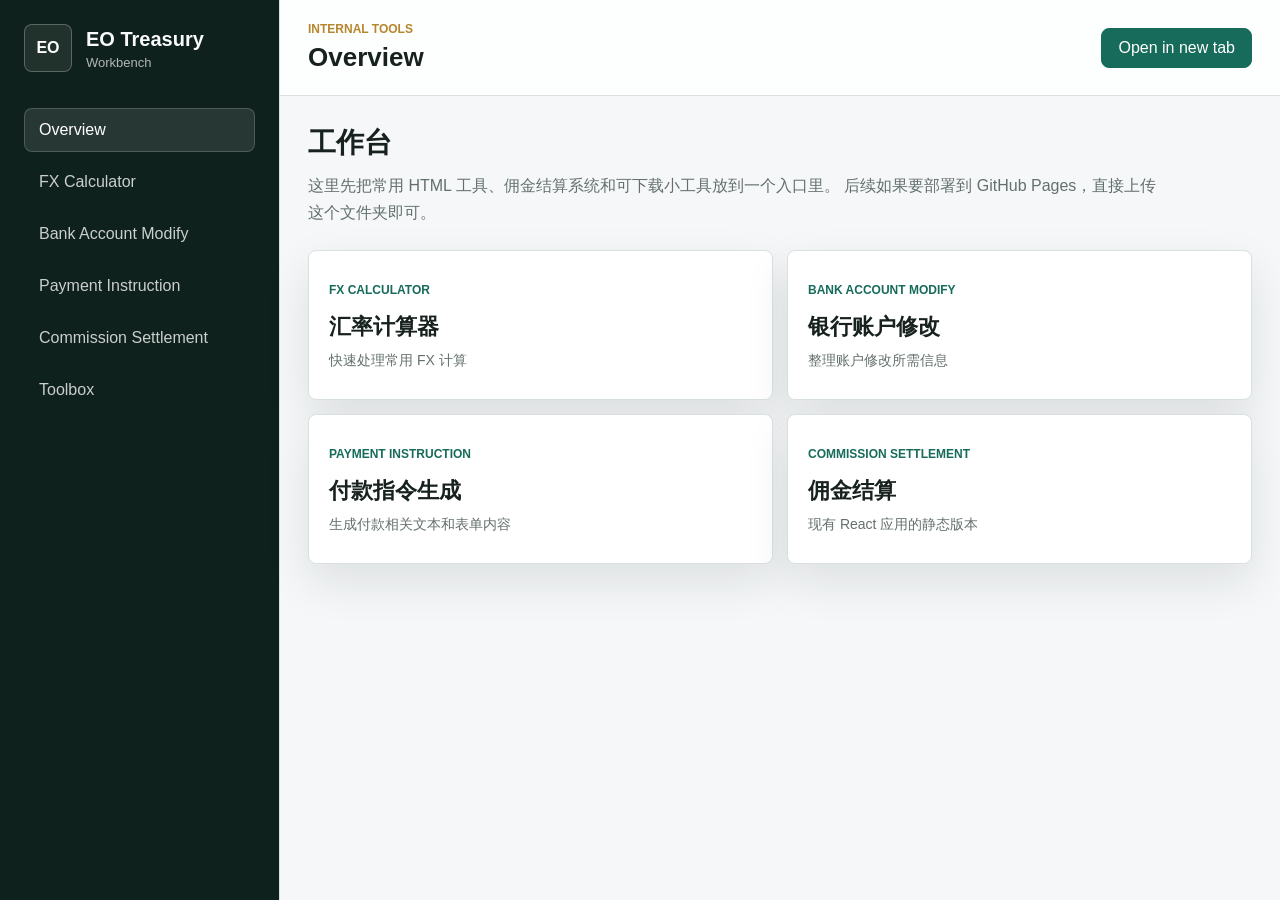
==== index.html @ 061eeebd "Update workbench navigation and FX layout" ====
<!doctype html>
<html lang="zh-CN">
  <head>
    <meta charset="utf-8" />
    <meta name="viewport" content="width=device-width, initial-scale=1" />
    <title>EO Treasury Workbench</title>
    <meta
      name="description"
      content="EO Treasury internal workbench for treasury tools and downloadable utilities."
    />
    <link rel="stylesheet" href="./styles.css" />
  </head>
  <body>
    <div class="shell">
      <aside class="sidebar" aria-label="Workbench navigation">
        <div class="brand">
          <span class="brand-mark" aria-hidden="true">EO</span>
          <div>
            <h1>EO Treasury</h1>
            <p>Workbench</p>
          </div>
        </div>

        <nav class="nav" aria-label="Tools">
          <button class="nav-item active" type="button" data-view="home">
            <span>Overview</span>
          </button>
          <button class="nav-item" type="button" data-src="./tools/fx-calculator.html">
            <span>FX Calculator</span>
          </button>
          <button class="nav-item" type="button" data-src="./tools/bank-account-modify.html">
            <span>Bank Account Modify</span>
          </button>
          <button class="nav-item" type="button" data-src="./tools/payment-instruction-generator.html">
            <span>Payment Instruction</span>
          </button>
          <button class="nav-item" type="button" data-src="./apps/commission/index.html">
            <span>Commission Settlement</span>
          </button>
          <button class="nav-item" type="button" data-view="toolbox">
            <span>Toolbox</span>
          </button>
        </nav>
      </aside>

      <main class="main">
        <header class="topbar">
          <div>
            <p class="eyebrow">Internal Tools</p>
            <h2 id="view-title">Overview</h2>
          </div>
          <a class="open-link" id="open-link" href="#" target="_blank" rel="noreferrer" hidden>
            Open in new tab
          </a>
        </header>

        <section class="home-view" id="home-view">
          <div class="intro">
            <h3>工作台</h3>
            <p>
              这里先把常用 HTML 工具、佣金结算系统和可下载小工具放到一个入口里。
              后续如果要部署到 GitHub Pages，直接上传这个文件夹即可。
            </p>
          </div>

          <div class="tool-grid" aria-label="Available tools">
            <button class="tool-card" type="button" data-src="./tools/payment-instruction-generator.html">
              <span>Payment Instruction</span>
              <strong>付款指令生成</strong>
              <small>生成付款相关文本和表单内容</small>
            </button>
            <button class="tool-card" type="button" data-src="./tools/fx-calculator.html">
              <span>FX Calculator</span>
              <strong>汇率计算器</strong>
              <small>快速处理常用 FX 计算</small>
            </button>
            <button class="tool-card" type="button" data-src="./tools/bank-account-modify.html">
              <span>Bank Account Modify</span>
              <strong>银行账户修改</strong>
              <small>整理账户修改所需信息</small>
            </button>
            <button class="tool-card" type="button" data-src="./apps/commission/index.html">
              <span>Commission Settlement</span>
              <strong>佣金结算</strong>
              <small>现有 React 应用的静态版本</small>
            </button>
          </div>
        </section>

        <section class="toolbox-view" id="toolbox-view" hidden>
          <div class="intro">
            <h3>工具箱</h3>
            <p>这里放不需要在线运行、需要下载到本机使用的小工具。</p>
          </div>

          <div class="download-card">
            <div>
              <p class="eyebrow">Download</p>
              <h3>Daily Folder Creator</h3>
              <p>
                包含 `daily_create_folder.py`、`template.txt` 和相关模板文件。
                下载后解压，在本机目录里运行即可生成文件夹和空 Word 文档。
              </p>
            </div>
            <a class="download-button" href="./downloads/daily-folder-creator.zip" download>
              Download ZIP
            </a>
          </div>

        </section>

        <section class="frame-view" id="frame-view" hidden>
          <iframe id="tool-frame" title="Selected EO Treasury tool"></iframe>
        </section>
      </main>
    </div>

    <script src="./script.js"></script>
  </body>
</html>
---- styles.css ----
:root {
  color-scheme: light;
  --bg: #f5f7f8;
  --panel: #ffffff;
  --panel-soft: #eef3f1;
  --text: #17211d;
  --muted: #63706b;
  --line: #d9e1de;
  --accent: #176b5a;
  --accent-dark: #0d4d3f;
  --gold: #b7862c;
  --shadow: 0 18px 45px rgba(18, 31, 27, 0.1);
}

* {
  box-sizing: border-box;
}

body {
  margin: 0;
  min-height: 100vh;
  background: var(--bg);
  color: var(--text);
  font-family:
    Inter, "Segoe UI", "Microsoft YaHei", Arial, sans-serif;
}

button,
a {
  font: inherit;
}

.shell {
  display: grid;
  grid-template-columns: 280px minmax(0, 1fr);
  min-height: 100vh;
}

.sidebar {
  border-right: 1px solid var(--line);
  background: #0f211c;
  color: #f8fbfa;
  padding: 24px;
}

.brand {
  display: flex;
  align-items: center;
  gap: 14px;
  margin-bottom: 36px;
}

.brand-mark {
  display: grid;
  width: 48px;
  height: 48px;
  place-items: center;
  border: 1px solid rgba(255, 255, 255, 0.26);
  border-radius: 8px;
  background: rgba(255, 255, 255, 0.08);
  color: #ffffff;
  font-weight: 800;
}

.brand h1,
.brand p,
.topbar h2,
.intro h3,
.download-card h3 {
  margin: 0;
}

.brand h1 {
  font-size: 20px;
  line-height: 1.2;
}

.brand p {
  margin-top: 4px;
  color: rgba(255, 255, 255, 0.68);
  font-size: 13px;
}

.nav {
  display: grid;
  gap: 8px;
}

.nav-item {
  width: 100%;
  min-height: 44px;
  border: 1px solid transparent;
  border-radius: 8px;
  background: transparent;
  color: rgba(255, 255, 255, 0.78);
  cursor: pointer;
  padding: 0 14px;
  text-align: left;
}

.nav-item:hover,
.nav-item:focus-visible,
.nav-item.active {
  border-color: rgba(255, 255, 255, 0.18);
  background: rgba(255, 255, 255, 0.1);
  color: #ffffff;
  outline: none;
}

.main {
  display: grid;
  grid-template-rows: auto minmax(0, 1fr);
  min-width: 0;
}

.topbar {
  display: flex;
  align-items: center;
  justify-content: space-between;
  gap: 18px;
  border-bottom: 1px solid var(--line);
  background: rgba(255, 255, 255, 0.86);
  padding: 22px 28px;
}

.eyebrow {
  margin: 0 0 6px;
  color: var(--gold);
  font-size: 12px;
  font-weight: 800;
  letter-spacing: 0;
  text-transform: uppercase;
}

.topbar h2 {
  font-size: 26px;
}

.open-link,
.download-button {
  display: inline-flex;
  min-height: 40px;
  align-items: center;
  justify-content: center;
  border: 1px solid var(--accent);
  border-radius: 8px;
  background: var(--accent);
  color: #ffffff;
  padding: 0 16px;
  text-decoration: none;
  white-space: nowrap;
}

.home-view,
.toolbox-view {
  padding: 28px;
}

.intro {
  max-width: 850px;
  margin-bottom: 24px;
}

.intro h3 {
  font-size: 28px;
}

.intro p {
  margin: 10px 0 0;
  color: var(--muted);
  line-height: 1.7;
}

.tool-grid {
  display: grid;
  grid-template-columns: repeat(2, minmax(0, 1fr));
  gap: 14px;
  max-width: 980px;
}

.tool-card[data-src="./tools/fx-calculator.html"] {
  order: 1;
}

.tool-card[data-src="./tools/bank-account-modify.html"] {
  order: 2;
}

.tool-card[data-src="./tools/payment-instruction-generator.html"] {
  order: 3;
}

.tool-card[data-src="./apps/commission/index.html"] {
  order: 4;
}

.tool-card {
  min-height: 150px;
  border: 1px solid var(--line);
  border-radius: 8px;
  background: var(--panel);
  box-shadow: var(--shadow);
  color: var(--text);
  cursor: pointer;
  padding: 20px;
  text-align: left;
}

.tool-card:hover,
.tool-card:focus-visible {
  border-color: rgba(23, 107, 90, 0.45);
  outline: none;
  transform: translateY(-1px);
}

.tool-card span {
  color: var(--accent);
  font-size: 12px;
  font-weight: 800;
  text-transform: uppercase;
}

.tool-card strong {
  display: block;
  margin-top: 14px;
  font-size: 22px;
}

.tool-card small {
  display: block;
  margin-top: 8px;
  color: var(--muted);
  font-size: 14px;
  line-height: 1.5;
}

.download-card {
  display: flex;
  max-width: 880px;
  align-items: center;
  justify-content: space-between;
  gap: 24px;
  border: 1px solid var(--line);
  border-radius: 8px;
  background: var(--panel);
  box-shadow: var(--shadow);
  padding: 24px;
}

.download-card + .download-card {
  margin-top: 14px;
}

.download-card p:not(.eyebrow) {
  max-width: 640px;
  margin: 10px 0 0;
  color: var(--muted);
  line-height: 1.7;
}

.frame-view {
  min-height: 0;
  padding: 0;
}

iframe {
  display: block;
  width: 100%;
  height: calc(100vh - 89px);
  border: 0;
  background: #ffffff;
}

@media (max-width: 900px) {
  .shell {
    grid-template-columns: 1fr;
  }

  .sidebar {
    border-right: 0;
    padding: 18px;
  }

  .brand {
    margin-bottom: 18px;
  }

  .nav {
    grid-template-columns: repeat(2, minmax(0, 1fr));
  }

  .topbar,
  .download-card {
    align-items: flex-start;
    flex-direction: column;
  }

  .tool-grid {
    grid-template-columns: 1fr;
  }

  iframe {
    height: calc(100dvh - 230px);
    min-height: 620px;
  }
}

@media (max-width: 560px) {
  .nav {
    grid-template-columns: 1fr;
  }

  .home-view,
  .toolbox-view,
  .topbar {
    padding: 18px;
  }

  .open-link,
  .download-button {
    width: 100%;
  }

  iframe {
    height: calc(100dvh - 300px);
    min-height: 560px;
  }
}
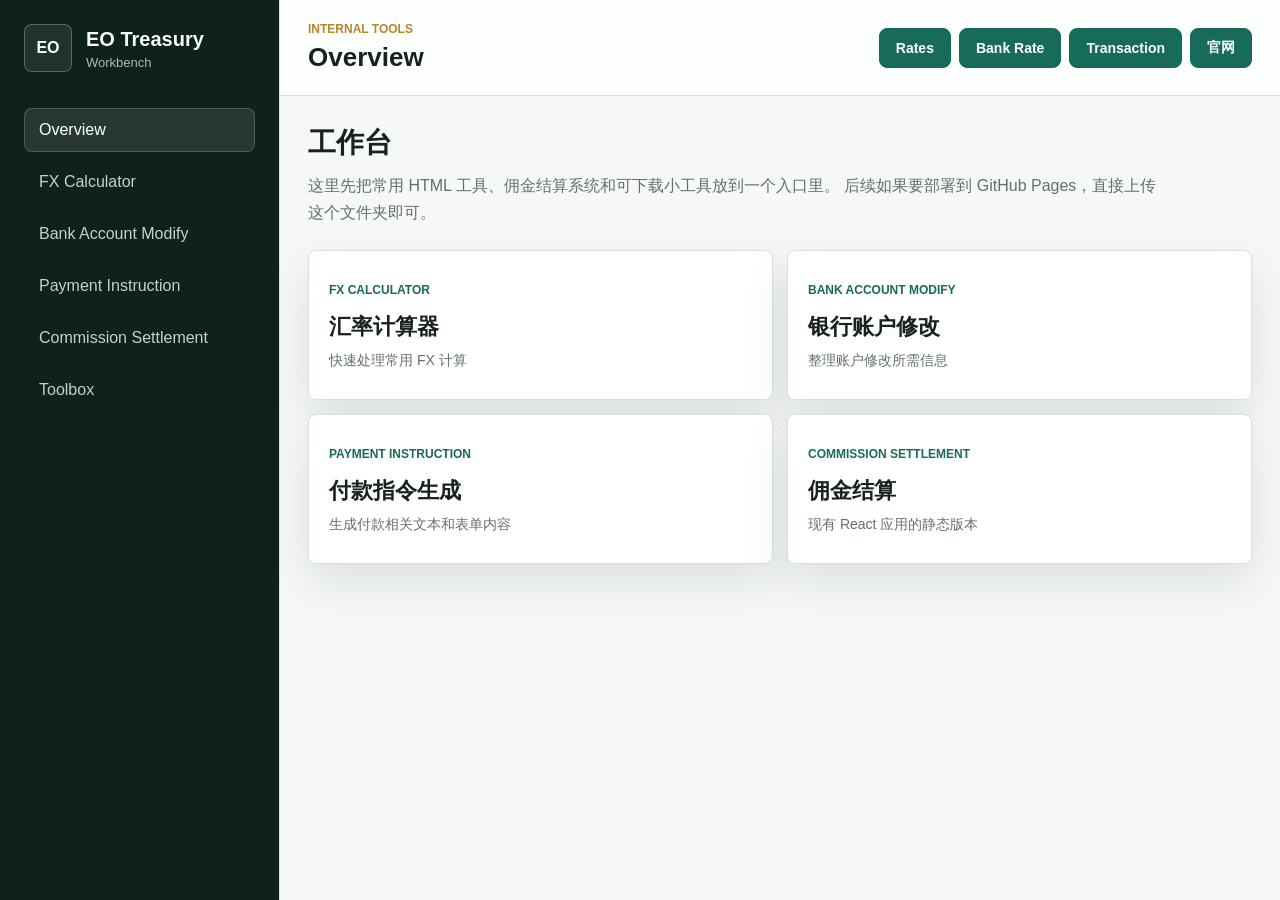
==== commit aad09641: "uodate" ====
--- a/index.html
+++ b/index.html
@@ -49,9 +49,22 @@
             <p class="eyebrow">Internal Tools</p>
             <h2 id="view-title">Overview</h2>
           </div>
-          <a class="open-link" id="open-link" href="#" target="_blank" rel="noreferrer" hidden>
-            Open in new tab
-          </a>
+          <div class="topbar-actions">
+            <div class="fx-quick-links" id="fx-quick-links" hidden>
+              <a href="https://www.moneychain.com.au/exchange-rates/" target="_blank" rel="noreferrer">
+                Rates
+              </a>
+              <a href="https://www.boc.cn/sourcedb/whpj/" target="_blank" rel="noreferrer">
+                Bank Rate
+              </a>
+              <a href="https://shinyuan-my.sharepoint.com/:x:/r/personal/database_shinyuan_com_au/_layouts/15/Doc.aspx?sourcedoc=%7B946037A2-05E4-4407-921E-9D23BCEDF0DE%7D&file=%5BAmanda%5D%20Transaction%20Summary%20-%20Strictly%20Confidential.xlsx&action=default&mobileredirect=true&DefaultItemOpen=1" target="_blank" rel="noreferrer">
+                Transaction
+              </a>
+              <a href="https://sys.shinyuan.com.au/history/transaction_check_list" target="_blank" rel="noreferrer">
+                官网
+              </a>
+            </div>
+          </div>
         </header>
 
         <section class="home-view" id="home-view">
--- a/styles.css
+++ b/styles.css
@@ -136,7 +136,46 @@
   font-size: 26px;
 }
 
-.open-link,
+.topbar-actions {
+  display: flex;
+  align-items: center;
+  justify-content: flex-end;
+  gap: 10px;
+  flex-wrap: wrap;
+}
+
+.fx-quick-links {
+  display: flex;
+  align-items: center;
+  gap: 8px;
+  flex-wrap: wrap;
+  justify-content: flex-end;
+}
+
+.fx-quick-links a {
+  display: inline-flex;
+  min-height: 40px;
+  align-items: center;
+  justify-content: center;
+  border: 1px solid var(--accent);
+  border-radius: 8px;
+  background: var(--accent);
+  color: #ffffff;
+  padding: 0 16px;
+  text-decoration: none;
+  white-space: nowrap;
+  font-size: 14px;
+  font-weight: 700;
+}
+
+.fx-quick-links a:hover,
+.fx-quick-links a:focus-visible {
+  border-color: var(--accent-dark);
+  background: var(--accent-dark);
+  color: #ffffff;
+  outline: none;
+}
+
 .download-button {
   display: inline-flex;
   min-height: 40px;
@@ -295,6 +334,11 @@
     flex-direction: column;
   }
 
+  .topbar-actions,
+  .fx-quick-links {
+    justify-content: flex-start;
+  }
+
   .tool-grid {
     grid-template-columns: 1fr;
   }
@@ -316,9 +360,17 @@
     padding: 18px;
   }
 
-  .open-link,
-  .download-button {
+  .download-button,
+  .topbar-actions {
     width: 100%;
+  }
+
+  .fx-quick-links {
+    width: 100%;
+  }
+
+  .fx-quick-links a {
+    flex: 1 1 auto;
   }
 
   iframe {
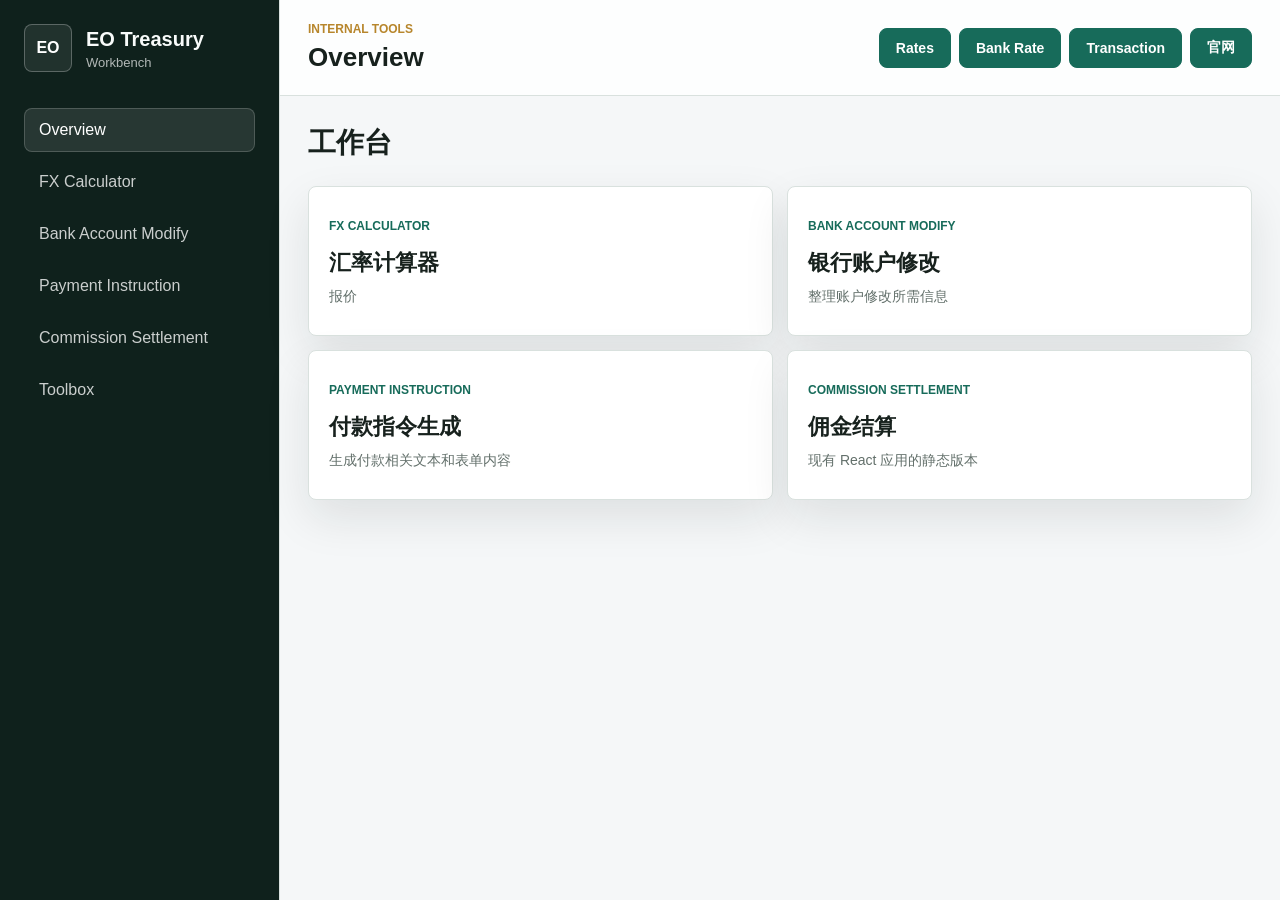
==== commit 3432a5ed: "update" ====
--- a/index.html
+++ b/index.html
@@ -70,10 +70,6 @@
         <section class="home-view" id="home-view">
           <div class="intro">
             <h3>工作台</h3>
-            <p>
-              这里先把常用 HTML 工具、佣金结算系统和可下载小工具放到一个入口里。
-              后续如果要部署到 GitHub Pages，直接上传这个文件夹即可。
-            </p>
           </div>
 
           <div class="tool-grid" aria-label="Available tools">
@@ -85,7 +81,7 @@
             <button class="tool-card" type="button" data-src="./tools/fx-calculator.html">
               <span>FX Calculator</span>
               <strong>汇率计算器</strong>
-              <small>快速处理常用 FX 计算</small>
+              <small>报价</small>
             </button>
             <button class="tool-card" type="button" data-src="./tools/bank-account-modify.html">
               <span>Bank Account Modify</span>
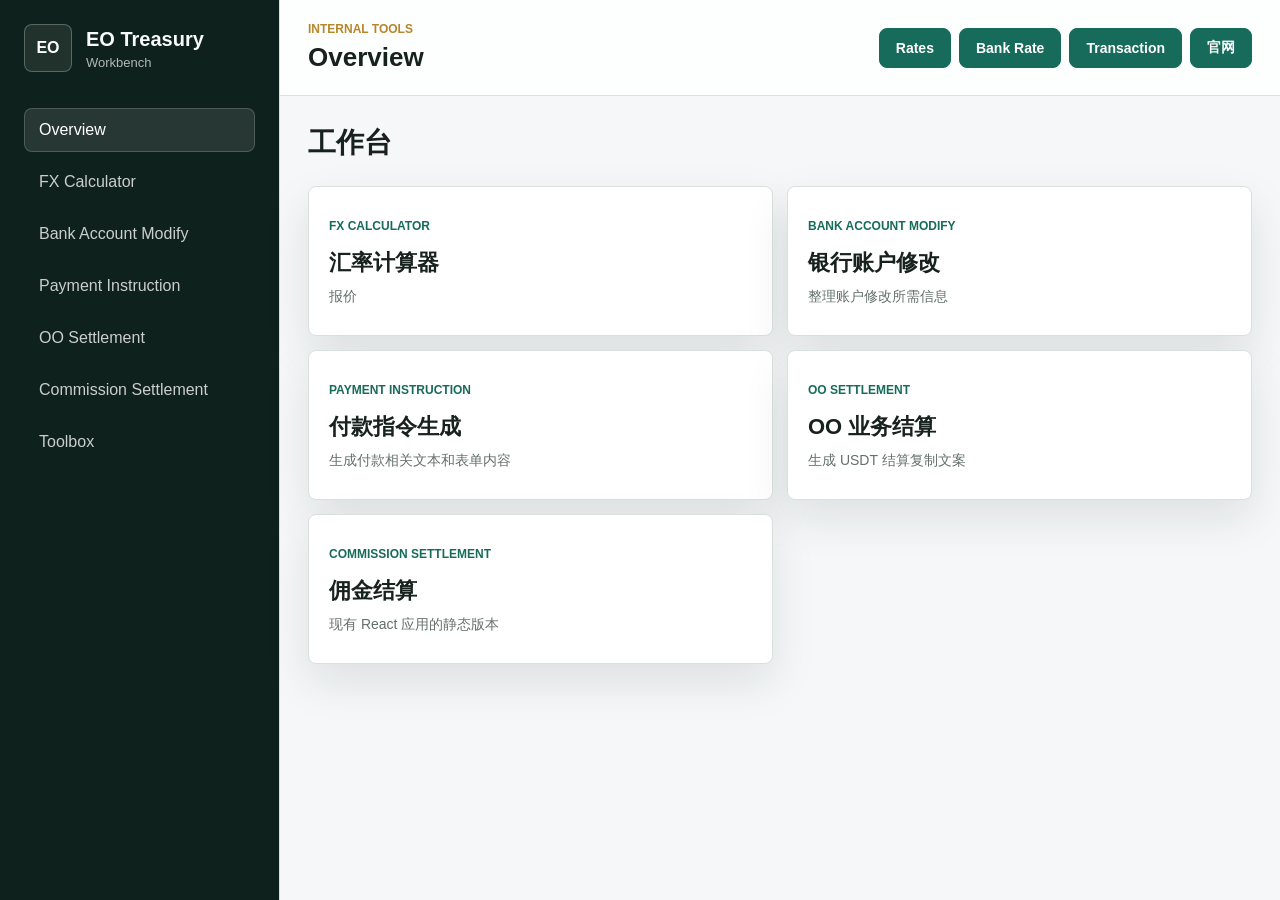
==== commit 2a48b810: "update oov1" ====
--- a/index.html
+++ b/index.html
@@ -33,6 +33,9 @@
           </button>
           <button class="nav-item" type="button" data-src="./tools/payment-instruction-generator.html">
             <span>Payment Instruction</span>
+          </button>
+          <button class="nav-item" type="button" data-src="./tools/oo-settlement/index.html">
+            <span>OO Settlement</span>
           </button>
           <button class="nav-item" type="button" data-src="./apps/commission/index.html">
             <span>Commission Settlement</span>
@@ -93,6 +96,11 @@
               <strong>佣金结算</strong>
               <small>现有 React 应用的静态版本</small>
             </button>
+            <button class="tool-card" type="button" data-src="./tools/oo-settlement/index.html">
+              <span>OO Settlement</span>
+              <strong>OO 业务结算</strong>
+              <small>生成 USDT 结算复制文案</small>
+            </button>
           </div>
         </section>
 
--- a/styles.css
+++ b/styles.css
@@ -229,8 +229,12 @@
   order: 3;
 }
 
+.tool-card[data-src="./tools/oo-settlement/index.html"] {
+  order: 4;
+}
+
 .tool-card[data-src="./apps/commission/index.html"] {
-  order: 4;
+  order: 5;
 }
 
 .tool-card {
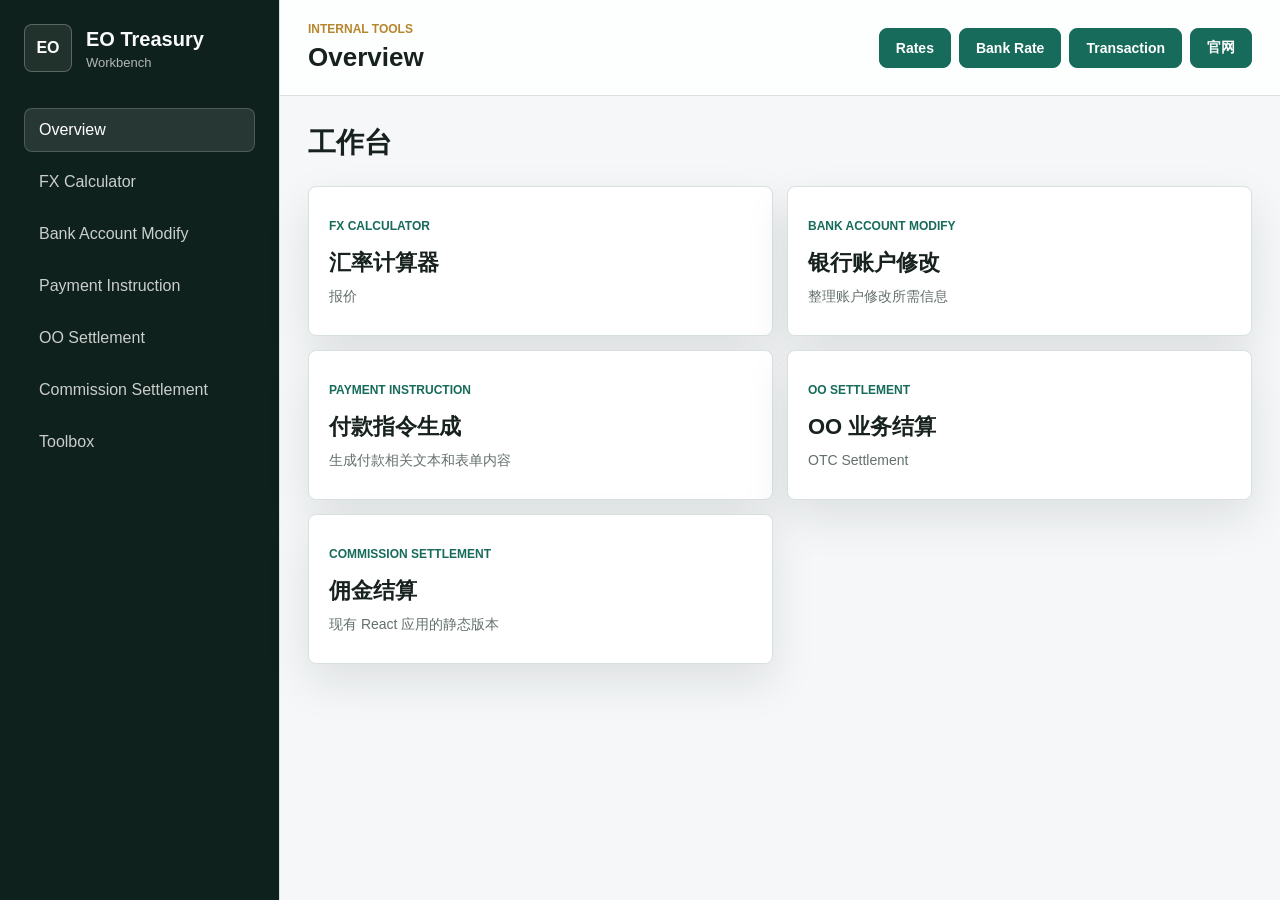
==== commit 78f68b73: "oo v3" ====
--- a/index.html
+++ b/index.html
@@ -99,7 +99,7 @@
             <button class="tool-card" type="button" data-src="./tools/oo-settlement/index.html">
               <span>OO Settlement</span>
               <strong>OO 业务结算</strong>
-              <small>生成 USDT 结算复制文案</small>
+              <small>OTC Settlement</small>
             </button>
           </div>
         </section>
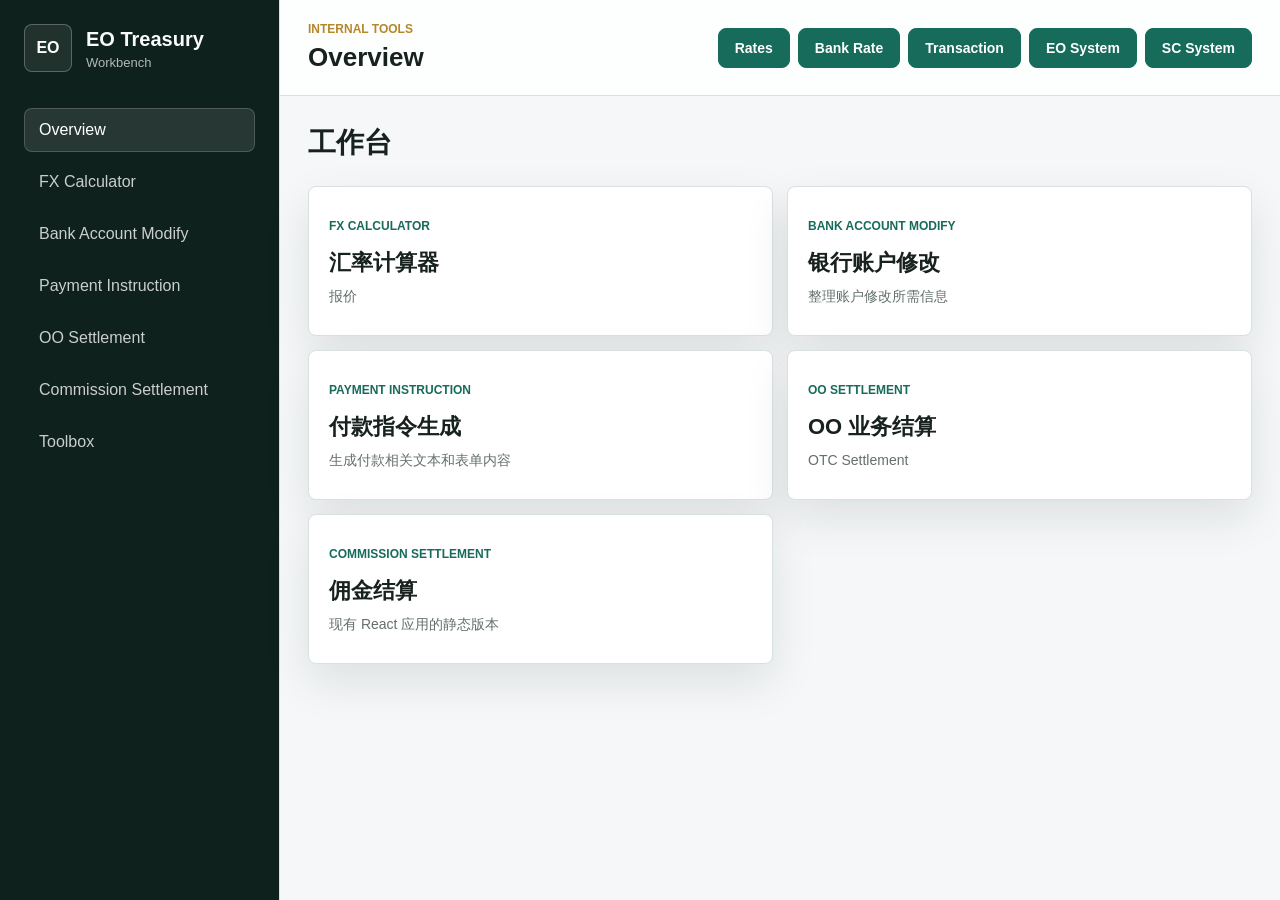
==== commit 8c540211: "oo update v3" ====
--- a/index.html
+++ b/index.html
@@ -64,7 +64,10 @@
                 Transaction
               </a>
               <a href="https://sys.shinyuan.com.au/history/transaction_check_list" target="_blank" rel="noreferrer">
-                官网
+                EO System
+              </a>
+              <a href="https://oo.sentrecloud.com/login" target="_blank" rel="noreferrer">
+                SC System
               </a>
             </div>
           </div>
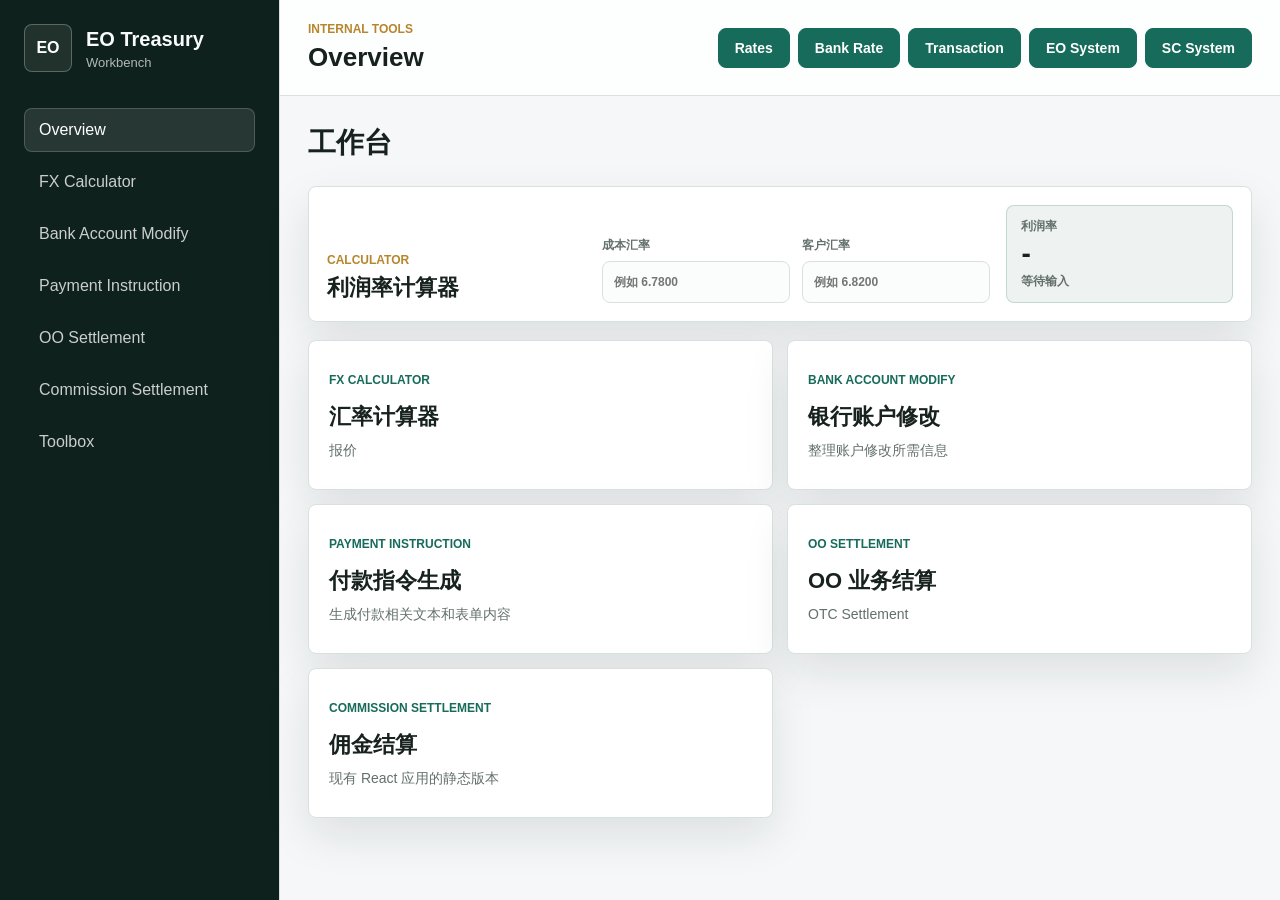
==== commit 3da1bc70: "updatev6" ====
--- a/index.html
+++ b/index.html
@@ -78,6 +78,28 @@
             <h3>工作台</h3>
           </div>
 
+          <section class="rate-calculator" aria-label="Profit rate calculator">
+            <div>
+              <p class="eyebrow">Calculator</p>
+              <h3>利润率计算器</h3>
+            </div>
+            <div class="rate-fields">
+              <label>
+                成本汇率
+                <input id="cost-rate" inputmode="decimal" placeholder="例如 6.7800" />
+              </label>
+              <label>
+                客户汇率
+                <input id="client-rate" inputmode="decimal" placeholder="例如 6.8200" />
+              </label>
+            </div>
+            <div class="rate-result">
+              <span>利润率</span>
+              <strong id="profit-rate">-</strong>
+              <small id="rate-spread">等待输入</small>
+            </div>
+          </section>
+
           <div class="tool-grid" aria-label="Available tools">
             <button class="tool-card" type="button" data-src="./tools/payment-instruction-generator.html">
               <span>Payment Instruction</span>
--- a/styles.css
+++ b/styles.css
@@ -210,6 +210,79 @@
   line-height: 1.7;
 }
 
+.rate-calculator {
+  display: grid;
+  grid-template-columns: minmax(180px, 0.8fr) minmax(320px, 1.2fr) minmax(180px, 0.7fr);
+  max-width: 980px;
+  align-items: end;
+  gap: 16px;
+  margin-bottom: 18px;
+  border: 1px solid var(--line);
+  border-radius: 8px;
+  background: var(--panel);
+  box-shadow: var(--shadow);
+  padding: 18px;
+}
+
+.rate-calculator h3 {
+  margin: 0;
+  font-size: 22px;
+}
+
+.rate-fields {
+  display: grid;
+  grid-template-columns: repeat(2, minmax(0, 1fr));
+  gap: 12px;
+}
+
+.rate-fields label {
+  display: grid;
+  gap: 7px;
+  color: var(--muted);
+  font-size: 12px;
+  font-weight: 800;
+}
+
+.rate-fields input {
+  width: 100%;
+  min-height: 42px;
+  border: 1px solid var(--line);
+  border-radius: 8px;
+  background: #fbfdfc;
+  color: var(--text);
+  padding: 9px 11px;
+  font: inherit;
+  font-weight: 700;
+}
+
+.rate-fields input:focus {
+  border-color: var(--accent);
+  outline: 3px solid rgba(23, 107, 90, 0.14);
+}
+
+.rate-result {
+  min-height: 76px;
+  display: grid;
+  align-content: center;
+  gap: 5px;
+  border: 1px solid rgba(23, 107, 90, 0.2);
+  border-radius: 8px;
+  background: var(--panel-soft);
+  padding: 12px 14px;
+}
+
+.rate-result span,
+.rate-result small {
+  color: var(--muted);
+  font-size: 12px;
+  font-weight: 800;
+}
+
+.rate-result strong {
+  font-size: 28px;
+  line-height: 1;
+}
+
 .tool-grid {
   display: grid;
   grid-template-columns: repeat(2, minmax(0, 1fr));
@@ -347,6 +420,10 @@
     grid-template-columns: 1fr;
   }
 
+  .rate-calculator {
+    grid-template-columns: 1fr;
+  }
+
   iframe {
     height: calc(100dvh - 230px);
     min-height: 620px;
@@ -377,6 +454,10 @@
     flex: 1 1 auto;
   }
 
+  .rate-fields {
+    grid-template-columns: 1fr;
+  }
+
   iframe {
     height: calc(100dvh - 300px);
     min-height: 560px;
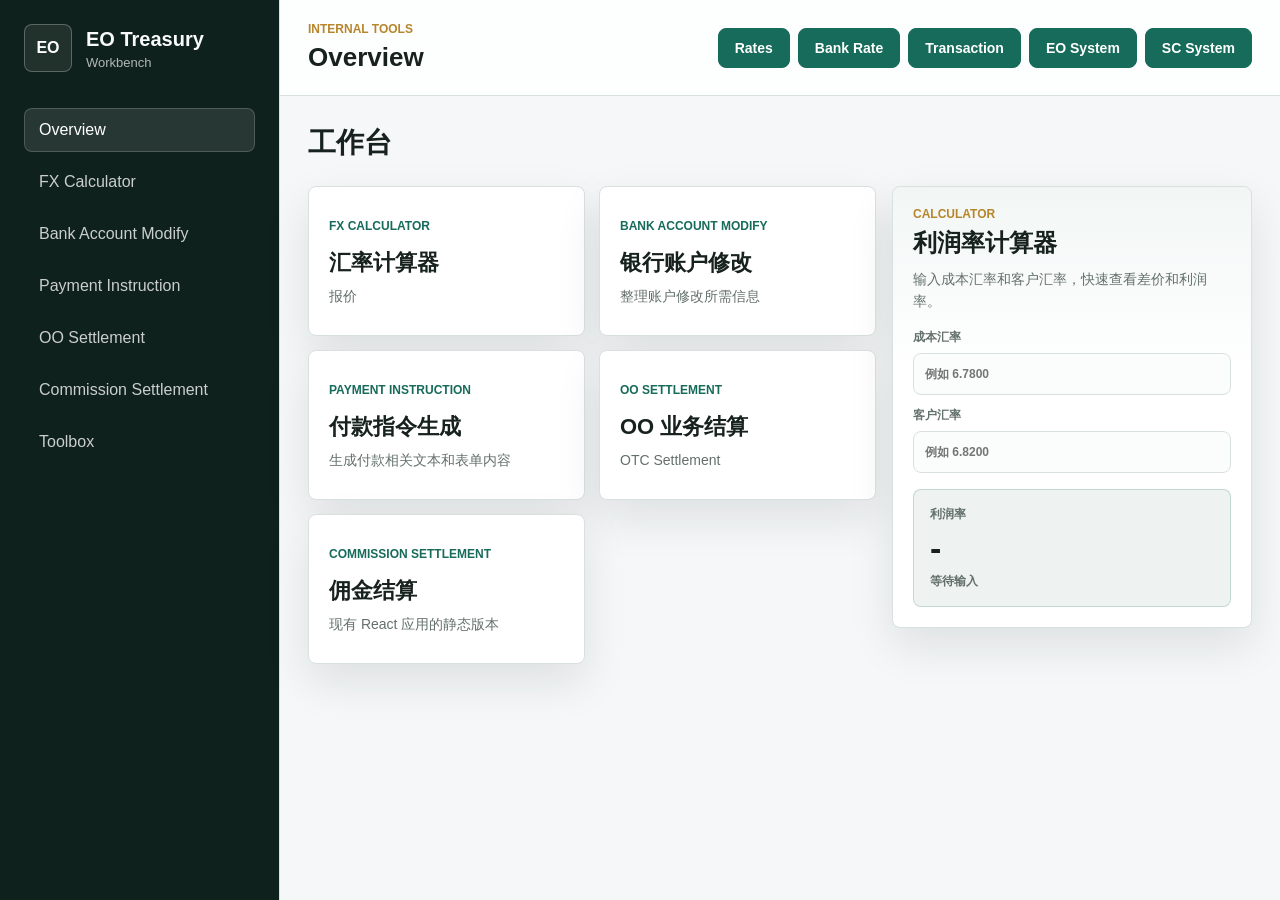
==== commit cb9b68ea: "update v6.1" ====
--- a/index.html
+++ b/index.html
@@ -78,54 +78,57 @@
             <h3>工作台</h3>
           </div>
 
-          <section class="rate-calculator" aria-label="Profit rate calculator">
-            <div>
-              <p class="eyebrow">Calculator</p>
-              <h3>利润率计算器</h3>
+          <div class="home-dashboard">
+            <div class="tool-grid" aria-label="Available tools">
+              <button class="tool-card" type="button" data-src="./tools/payment-instruction-generator.html">
+                <span>Payment Instruction</span>
+                <strong>付款指令生成</strong>
+                <small>生成付款相关文本和表单内容</small>
+              </button>
+              <button class="tool-card" type="button" data-src="./tools/fx-calculator.html">
+                <span>FX Calculator</span>
+                <strong>汇率计算器</strong>
+                <small>报价</small>
+              </button>
+              <button class="tool-card" type="button" data-src="./tools/bank-account-modify.html">
+                <span>Bank Account Modify</span>
+                <strong>银行账户修改</strong>
+                <small>整理账户修改所需信息</small>
+              </button>
+              <button class="tool-card" type="button" data-src="./apps/commission/index.html">
+                <span>Commission Settlement</span>
+                <strong>佣金结算</strong>
+                <small>现有 React 应用的静态版本</small>
+              </button>
+              <button class="tool-card" type="button" data-src="./tools/oo-settlement/index.html">
+                <span>OO Settlement</span>
+                <strong>OO 业务结算</strong>
+                <small>OTC Settlement</small>
+              </button>
             </div>
-            <div class="rate-fields">
-              <label>
-                成本汇率
-                <input id="cost-rate" inputmode="decimal" placeholder="例如 6.7800" />
-              </label>
-              <label>
-                客户汇率
-                <input id="client-rate" inputmode="decimal" placeholder="例如 6.8200" />
-              </label>
-            </div>
-            <div class="rate-result">
-              <span>利润率</span>
-              <strong id="profit-rate">-</strong>
-              <small id="rate-spread">等待输入</small>
-            </div>
-          </section>
 
-          <div class="tool-grid" aria-label="Available tools">
-            <button class="tool-card" type="button" data-src="./tools/payment-instruction-generator.html">
-              <span>Payment Instruction</span>
-              <strong>付款指令生成</strong>
-              <small>生成付款相关文本和表单内容</small>
-            </button>
-            <button class="tool-card" type="button" data-src="./tools/fx-calculator.html">
-              <span>FX Calculator</span>
-              <strong>汇率计算器</strong>
-              <small>报价</small>
-            </button>
-            <button class="tool-card" type="button" data-src="./tools/bank-account-modify.html">
-              <span>Bank Account Modify</span>
-              <strong>银行账户修改</strong>
-              <small>整理账户修改所需信息</small>
-            </button>
-            <button class="tool-card" type="button" data-src="./apps/commission/index.html">
-              <span>Commission Settlement</span>
-              <strong>佣金结算</strong>
-              <small>现有 React 应用的静态版本</small>
-            </button>
-            <button class="tool-card" type="button" data-src="./tools/oo-settlement/index.html">
-              <span>OO Settlement</span>
-              <strong>OO 业务结算</strong>
-              <small>OTC Settlement</small>
-            </button>
+            <section class="rate-calculator" aria-label="Profit rate calculator">
+              <div>
+                <p class="eyebrow">Calculator</p>
+                <h3>利润率计算器</h3>
+                <p>输入成本汇率和客户汇率，快速查看差价和利润率。</p>
+              </div>
+              <div class="rate-fields">
+                <label>
+                  成本汇率
+                  <input id="cost-rate" inputmode="decimal" placeholder="例如 6.7800" />
+                </label>
+                <label>
+                  客户汇率
+                  <input id="client-rate" inputmode="decimal" placeholder="例如 6.8200" />
+                </label>
+              </div>
+              <div class="rate-result">
+                <span>利润率</span>
+                <strong id="profit-rate">-</strong>
+                <small id="rate-spread">等待输入</small>
+              </div>
+            </section>
           </div>
         </section>
 
--- a/styles.css
+++ b/styles.css
@@ -210,28 +210,42 @@
   line-height: 1.7;
 }
 
+.home-dashboard {
+  display: grid;
+  grid-template-columns: minmax(0, 1fr) minmax(300px, 360px);
+  gap: 16px;
+  align-items: start;
+  max-width: 1180px;
+}
+
 .rate-calculator {
   display: grid;
-  grid-template-columns: minmax(180px, 0.8fr) minmax(320px, 1.2fr) minmax(180px, 0.7fr);
-  max-width: 980px;
-  align-items: end;
   gap: 16px;
-  margin-bottom: 18px;
+  position: sticky;
+  top: 18px;
   border: 1px solid var(--line);
   border-radius: 8px;
-  background: var(--panel);
+  background:
+    linear-gradient(180deg, rgba(23, 107, 90, 0.06), rgba(255, 255, 255, 0) 42%),
+    var(--panel);
   box-shadow: var(--shadow);
-  padding: 18px;
+  padding: 20px;
 }
 
 .rate-calculator h3 {
   margin: 0;
-  font-size: 22px;
+  font-size: 24px;
+}
+
+.rate-calculator p:not(.eyebrow) {
+  margin: 9px 0 0;
+  color: var(--muted);
+  font-size: 14px;
+  line-height: 1.6;
 }
 
 .rate-fields {
   display: grid;
-  grid-template-columns: repeat(2, minmax(0, 1fr));
   gap: 12px;
 }
 
@@ -261,14 +275,14 @@
 }
 
 .rate-result {
-  min-height: 76px;
+  min-height: 104px;
   display: grid;
   align-content: center;
-  gap: 5px;
+  gap: 8px;
   border: 1px solid rgba(23, 107, 90, 0.2);
   border-radius: 8px;
   background: var(--panel-soft);
-  padding: 12px 14px;
+  padding: 16px;
 }
 
 .rate-result span,
@@ -279,7 +293,7 @@
 }
 
 .rate-result strong {
-  font-size: 28px;
+  font-size: 34px;
   line-height: 1;
 }
 
@@ -287,7 +301,6 @@
   display: grid;
   grid-template-columns: repeat(2, minmax(0, 1fr));
   gap: 14px;
-  max-width: 980px;
 }
 
 .tool-card[data-src="./tools/fx-calculator.html"] {
@@ -416,11 +429,16 @@
     justify-content: flex-start;
   }
 
+  .home-dashboard,
+  .rate-calculator {
+    grid-template-columns: 1fr;
+  }
+
+  .rate-calculator {
+    position: static;
+  }
+
   .tool-grid {
-    grid-template-columns: 1fr;
-  }
-
-  .rate-calculator {
     grid-template-columns: 1fr;
   }
 
